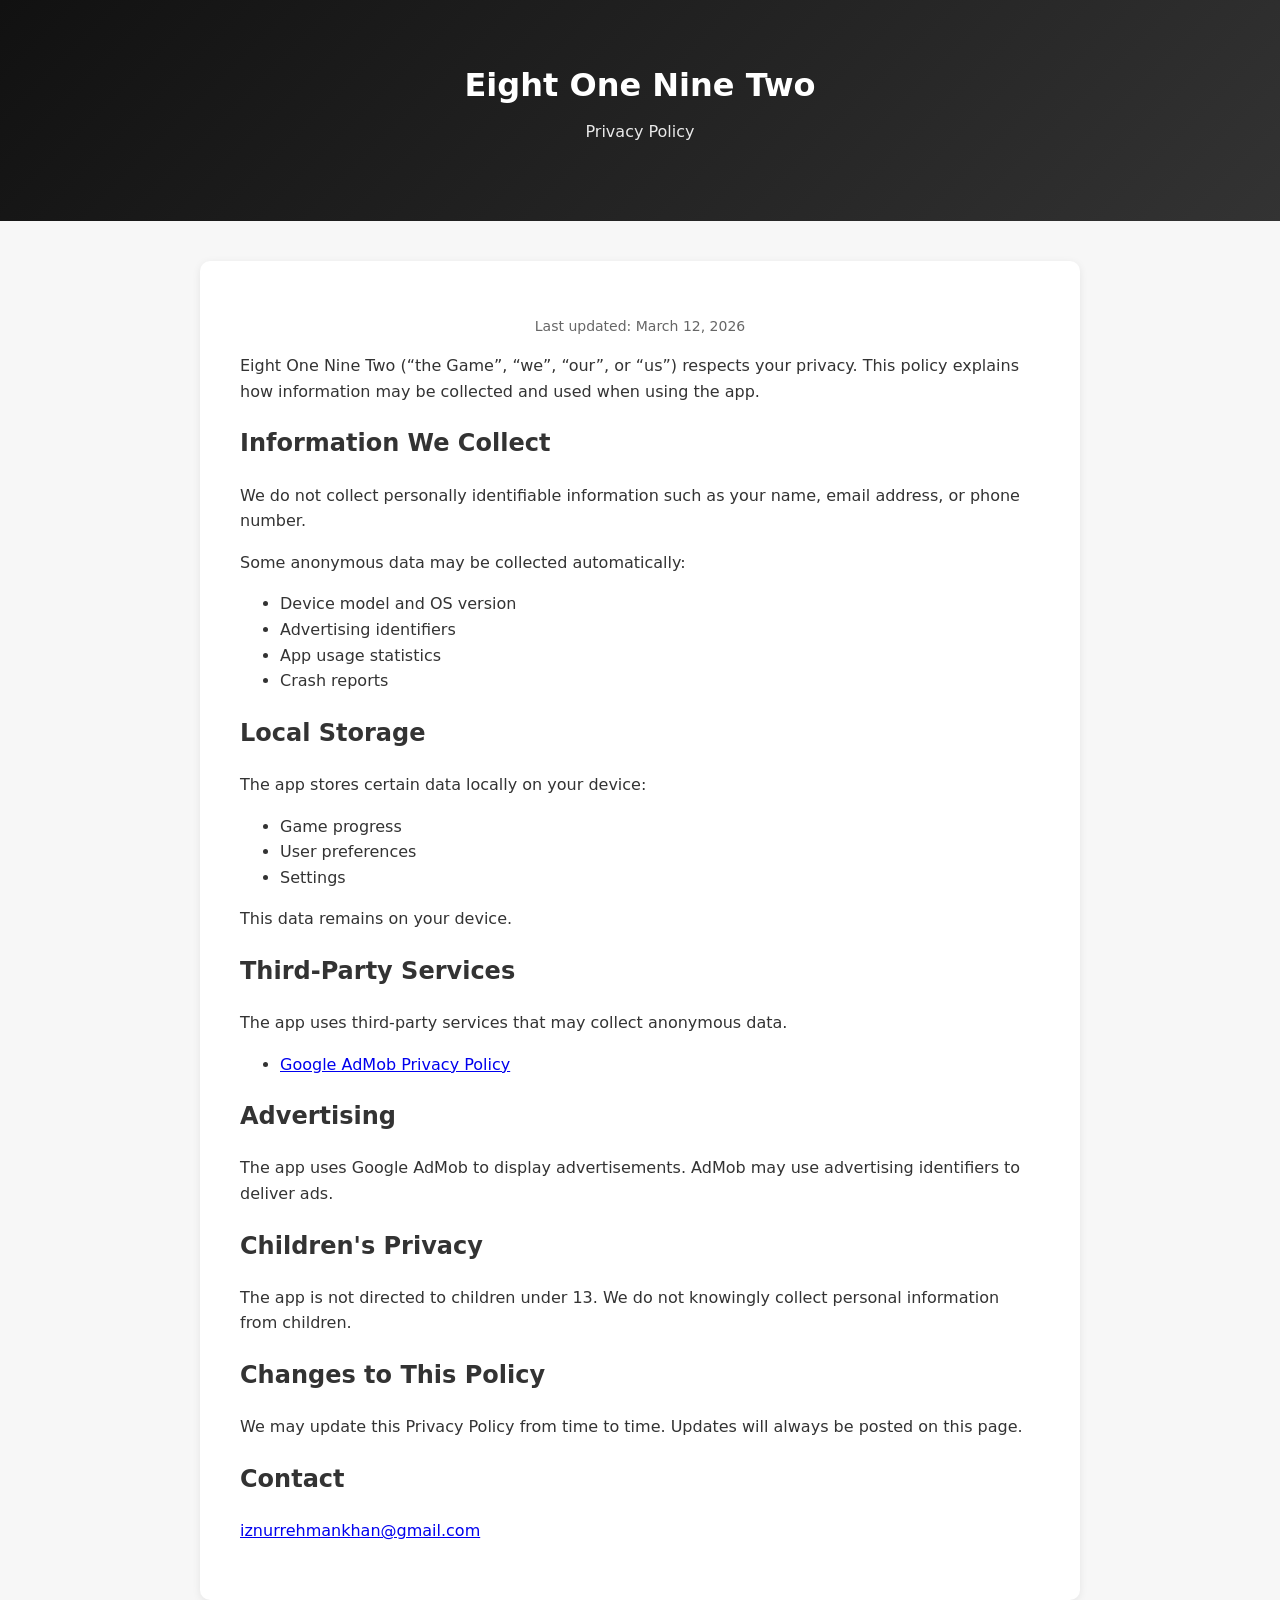
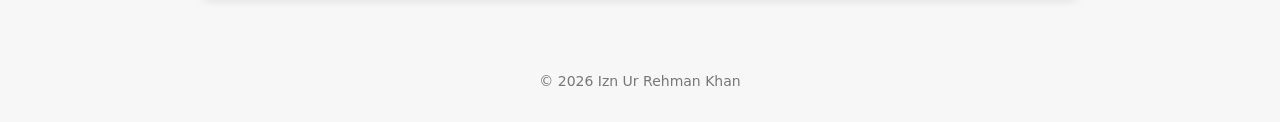
==== privacy/eightoneninetwo.html @ 21ede0e9 "Refactor website structure and update privacy policy" ====
<!DOCTYPE html>
<html lang="en">

<head>

    <meta charset="UTF-8">
    <meta name="viewport" content="width=device-width,initial-scale=1">

    <title>Eight One Nine Two – Privacy Policy</title>

    <link rel="stylesheet" href="../css/styles.css">

</head>

<body>

<header>

    <h1>Eight One Nine Two</h1>
    <p>Privacy Policy</p>

</header>

<main>

    <div class="container">

        <p class="last-updated">
            Last updated: March 12, 2026
        </p>

        <p>
            Eight One Nine Two (“the Game”, “we”, “our”, or “us”) respects your privacy.
            This policy explains how information may be collected and used when using the app.
        </p>

        <h2>Information We Collect</h2>

        <p>
            We do not collect personally identifiable information such as your name,
            email address, or phone number.
        </p>

        <p>
            Some anonymous data may be collected automatically:
        </p>

        <ul>
            <li>Device model and OS version</li>
            <li>Advertising identifiers</li>
            <li>App usage statistics</li>
            <li>Crash reports</li>
        </ul>

        <h2>Local Storage</h2>

        <p>
            The app stores certain data locally on your device:
        </p>

        <ul>
            <li>Game progress</li>
            <li>User preferences</li>
            <li>Settings</li>
        </ul>

        <p>
            This data remains on your device.
        </p>

        <h2>Third-Party Services</h2>

        <p>
            The app uses third-party services that may collect anonymous data.
        </p>

        <ul>

            <li>
                <a href="https://policies.google.com/privacy" target="_blank">
                    Google AdMob Privacy Policy
                </a>
            </li>

        </ul>

        <h2>Advertising</h2>

        <p>
            The app uses Google AdMob to display advertisements.
            AdMob may use advertising identifiers to deliver ads.
        </p>

        <h2>Children's Privacy</h2>

        <p>
            The app is not directed to children under 13.
            We do not knowingly collect personal information from children.
        </p>

        <h2>Changes to This Policy</h2>

        <p>
            We may update this Privacy Policy from time to time.
            Updates will always be posted on this page.
        </p>

        <h2>Contact</h2>

        <p>

            <a href="mailto:iznurrehmankhan@gmail.com">
                iznurrehmankhan@gmail.com
            </a>

        </p>

    </div>

</main>

<footer>

    © 2026 Izn Ur Rehman Khan

</footer>

</body>

</html>
---- css/styles.css ----
body{
  font-family: system-ui,-apple-system,Segoe UI,Roboto,Ubuntu,Cantarell,sans-serif;
  margin:0;
  background:#f7f7f7;
  color:#333;
  line-height:1.6;
}

header{
  background:linear-gradient(135deg,#111,#333);
  color:white;
  padding:60px 20px;
  text-align:center;
}

header h1{
  margin:0;
  font-size:32px;
}

header p{
  margin-top:8px;
  opacity:.9;
}

main{
  max-width:1000px;
  margin:auto;
  padding:40px 20px;
}

.section-title{
  font-size:22px;
  margin-bottom:20px;
}

.apps{
  display:grid;
  grid-template-columns:repeat(auto-fit,minmax(260px,1fr));
  gap:20px;
}

.card{
  background:white;
  padding:20px;
  border-radius:10px;
  box-shadow:0 2px 8px rgba(0,0,0,.08);
  transition:transform .15s ease, box-shadow .15s ease;
}

.card:hover{
  transform:translateY(-4px);
  box-shadow:0 6px 16px rgba(0,0,0,.12);
}

.card h3{
  margin-top:0;
}

.button{
  display:inline-block;
  background:#34a853;
  color:white;
  padding:8px 14px;
  border-radius:6px;
  font-size:14px;
  text-decoration:none;
  margin-top:10px;
}

.button:hover{
  background:#2d9449;
}

.link{
  display:block;
  margin-top:10px;
  color:#0b6cff;
  text-decoration:none;
}

.link:hover{
  text-decoration:underline;
}

.list{
  background:white;
  padding:20px;
  border-radius:10px;
  box-shadow:0 2px 8px rgba(0,0,0,.08);
}

.list>a{
  display:block;
  margin:10px 0;
  color:#0b6cff;
  text-decoration:none;
}

.container{
  max-width:800px;
  margin:auto;
  background:white;
  padding:40px;
  border-radius:10px;
  box-shadow:0 2px 8px rgba(0,0,0,.08);
}

.last-updated{
  text-align:center;
  font-size:14px;
  color:#666;
}

footer{
  text-align:center;
  padding:30px;
  font-size:14px;
  color:#777;
}
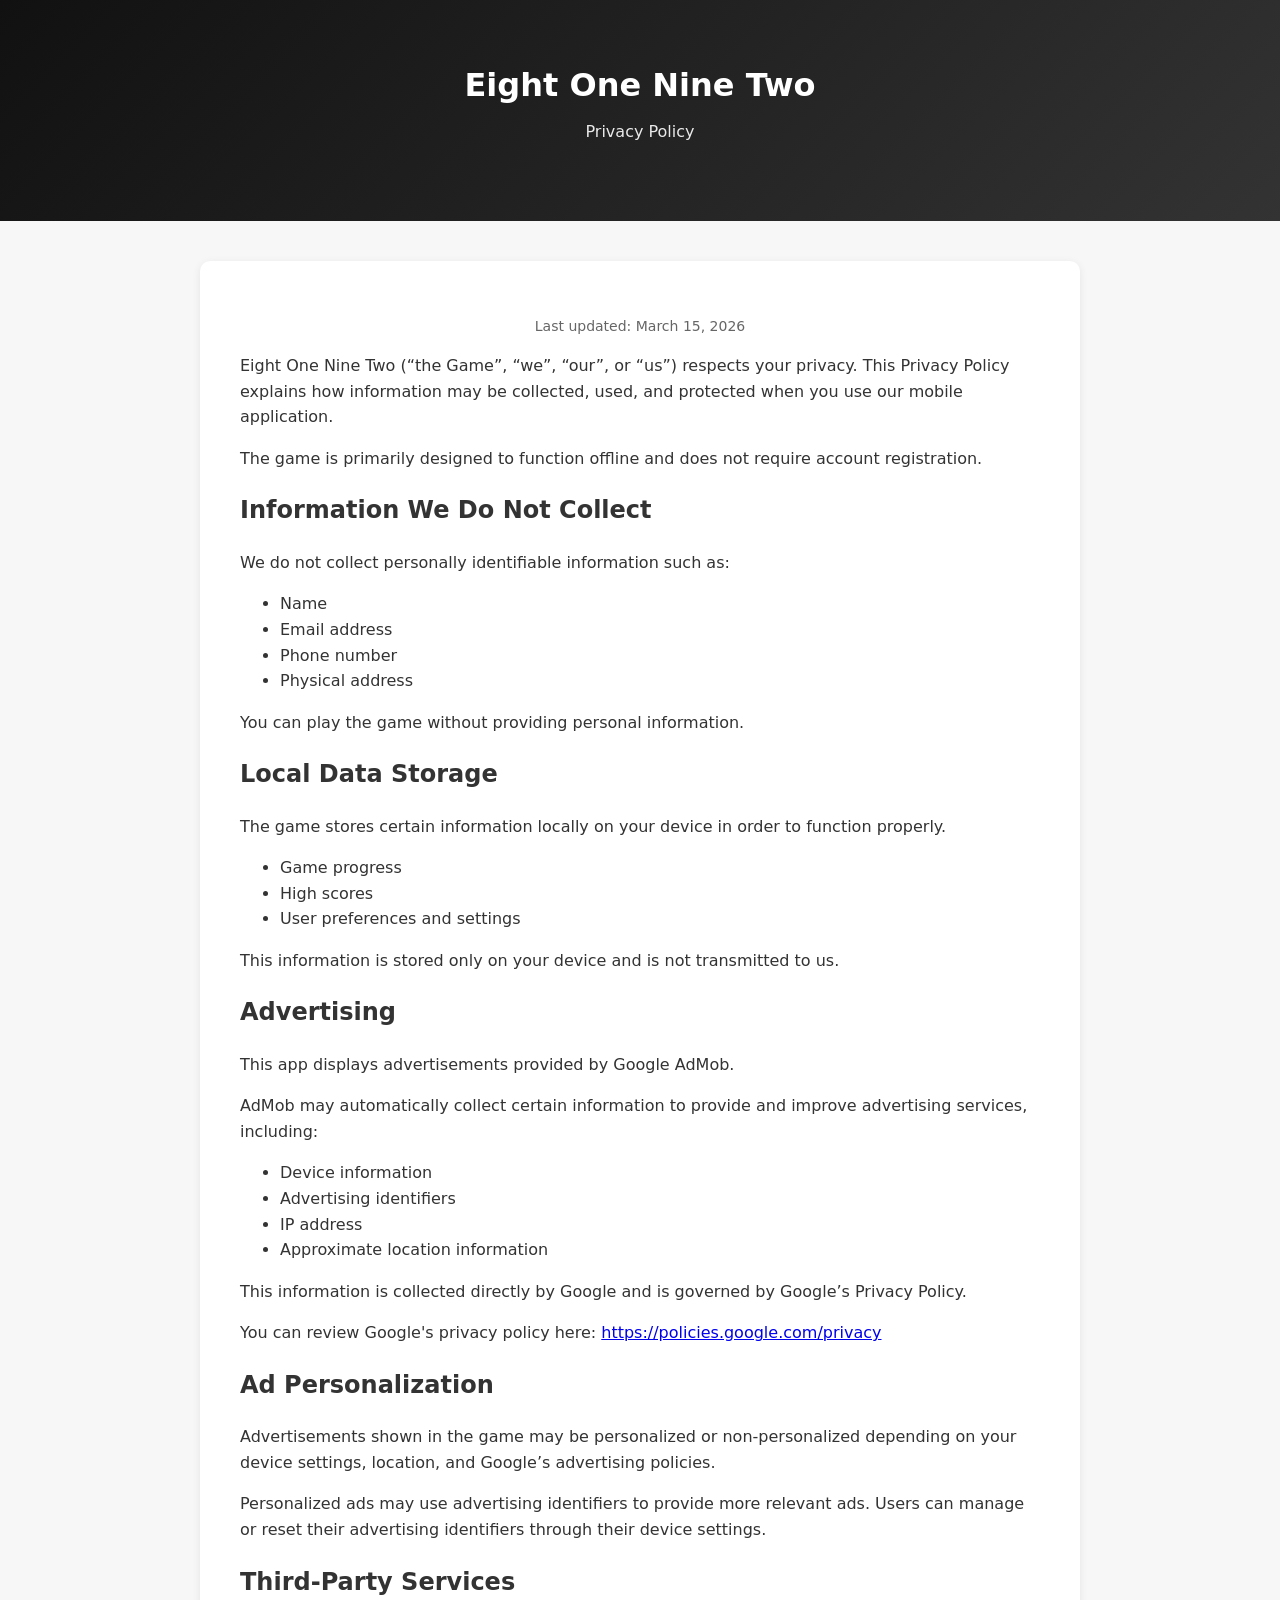
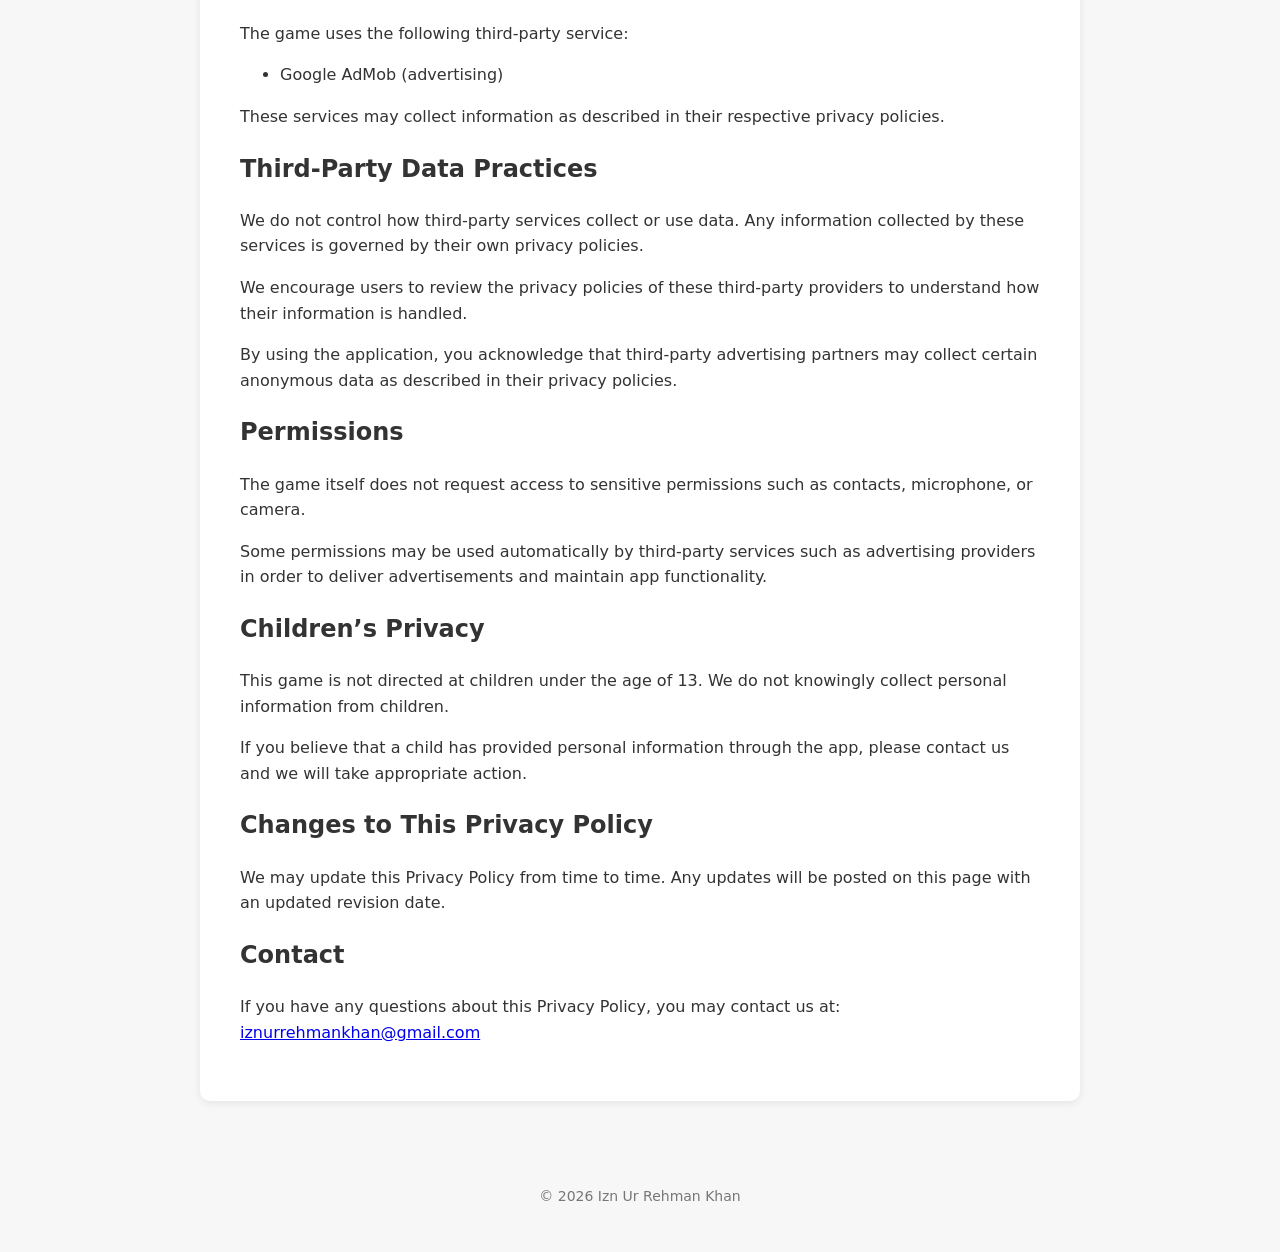
==== commit be38e302: "Update Eight One Nine Two privacy policy" ====
--- a/privacy/eightoneninetwo.html
+++ b/privacy/eightoneninetwo.html
@@ -4,10 +4,13 @@
 <head>
 
     <meta charset="UTF-8">
-    <meta name="viewport" content="width=device-width,initial-scale=1">
+    <meta name="viewport" content="width=device-width, initial-scale=1">
 
     <title>Eight One Nine Two – Privacy Policy</title>
 
+    <meta name="description"
+          content="Privacy Policy for the mobile game Eight One Nine Two. Learn how data is handled and how advertisements are served.">
+
     <link rel="stylesheet" href="../css/styles.css">
 
 </head>
@@ -15,10 +18,8 @@
 <body>
 
 <header>
-
     <h1>Eight One Nine Two</h1>
     <p>Privacy Policy</p>
-
 </header>
 
 <main>
@@ -26,89 +27,169 @@
     <div class="container">
 
         <p class="last-updated">
-            Last updated: March 12, 2026
+            Last updated: March 15, 2026
         </p>
 
         <p>
             Eight One Nine Two (“the Game”, “we”, “our”, or “us”) respects your privacy.
-            This policy explains how information may be collected and used when using the app.
-        </p>
-
-        <h2>Information We Collect</h2>
-
-        <p>
-            We do not collect personally identifiable information such as your name,
-            email address, or phone number.
-        </p>
-
-        <p>
-            Some anonymous data may be collected automatically:
-        </p>
-
-        <ul>
-            <li>Device model and OS version</li>
+            This Privacy Policy explains how information may be collected, used, and
+            protected when you use our mobile application.
+        </p>
+
+        <p>
+            The game is primarily designed to function offline and does not require
+            account registration.
+        </p>
+
+        <h2>Information We Do Not Collect</h2>
+
+        <p>
+            We do not collect personally identifiable information such as:
+        </p>
+
+        <ul>
+            <li>Name</li>
+            <li>Email address</li>
+            <li>Phone number</li>
+            <li>Physical address</li>
+        </ul>
+
+        <p>
+            You can play the game without providing personal information.
+        </p>
+
+        <h2>Local Data Storage</h2>
+
+        <p>
+            The game stores certain information locally on your device in order
+            to function properly.
+        </p>
+
+        <ul>
+            <li>Game progress</li>
+            <li>High scores</li>
+            <li>User preferences and settings</li>
+        </ul>
+
+        <p>
+            This information is stored only on your device and is not transmitted
+            to us.
+        </p>
+
+        <h2>Advertising</h2>
+
+        <p>
+            This app displays advertisements provided by Google AdMob.
+        </p>
+
+        <p>
+            AdMob may automatically collect certain information to provide and
+            improve advertising services, including:
+        </p>
+
+        <ul>
+            <li>Device information</li>
             <li>Advertising identifiers</li>
-            <li>App usage statistics</li>
-            <li>Crash reports</li>
-        </ul>
-
-        <h2>Local Storage</h2>
-
-        <p>
-            The app stores certain data locally on your device:
-        </p>
-
-        <ul>
-            <li>Game progress</li>
-            <li>User preferences</li>
-            <li>Settings</li>
-        </ul>
-
-        <p>
-            This data remains on your device.
+            <li>IP address</li>
+            <li>Approximate location information</li>
+        </ul>
+
+        <p>
+            This information is collected directly by Google and is governed by
+            Google’s Privacy Policy.
+        </p>
+
+        <p>
+            You can review Google's privacy policy here:
+            <a href="https://policies.google.com/privacy" target="_blank" rel="noopener">
+                https://policies.google.com/privacy
+            </a>
+        </p>
+
+        <h2>Ad Personalization</h2>
+
+        <p>
+            Advertisements shown in the game may be personalized or non-personalized
+            depending on your device settings, location, and Google’s advertising policies.
+        </p>
+
+        <p>
+            Personalized ads may use advertising identifiers to provide more relevant ads.
+            Users can manage or reset their advertising identifiers through their device
+            settings.
         </p>
 
         <h2>Third-Party Services</h2>
 
         <p>
-            The app uses third-party services that may collect anonymous data.
-        </p>
-
-        <ul>
-
-            <li>
-                <a href="https://policies.google.com/privacy" target="_blank">
-                    Google AdMob Privacy Policy
-                </a>
-            </li>
-
-        </ul>
-
-        <h2>Advertising</h2>
-
-        <p>
-            The app uses Google AdMob to display advertisements.
-            AdMob may use advertising identifiers to deliver ads.
-        </p>
-
-        <h2>Children's Privacy</h2>
-
-        <p>
-            The app is not directed to children under 13.
+            The game uses the following third-party service:
+        </p>
+
+        <ul>
+            <li>Google AdMob (advertising)</li>
+        </ul>
+
+        <p>
+            These services may collect information as described in their respective
+            privacy policies.
+        </p>
+
+        <h2>Third-Party Data Practices</h2>
+
+        <p>
+            We do not control how third-party services collect or use data.
+            Any information collected by these services is governed by their
+            own privacy policies.
+        </p>
+
+        <p>
+            We encourage users to review the privacy policies of these
+            third-party providers to understand how their information
+            is handled.
+        </p>
+
+        <p>
+            By using the application, you acknowledge that third-party
+            advertising partners may collect certain anonymous data
+            as described in their privacy policies.
+        </p>
+
+        <h2>Permissions</h2>
+
+        <p>
+            The game itself does not request access to sensitive permissions such
+            as contacts, microphone, or camera.
+        </p>
+
+        <p>
+            Some permissions may be used automatically by third-party services such
+            as advertising providers in order to deliver advertisements and
+            maintain app functionality.
+        </p>
+
+        <h2>Children’s Privacy</h2>
+
+        <p>
+            This game is not directed at children under the age of 13.
             We do not knowingly collect personal information from children.
         </p>
 
-        <h2>Changes to This Policy</h2>
+        <p>
+            If you believe that a child has provided personal information through
+            the app, please contact us and we will take appropriate action.
+        </p>
+
+        <h2>Changes to This Privacy Policy</h2>
 
         <p>
             We may update this Privacy Policy from time to time.
-            Updates will always be posted on this page.
+            Any updates will be posted on this page with an updated revision date.
         </p>
 
         <h2>Contact</h2>
 
         <p>
-
+            If you have any questions about this Privacy Policy, you may contact us at:
             <a href="mailto:iznurrehmankhan@gmail.com">
                 iznurrehmankhan@gmail.com
             </a>
@@ -120,9 +201,7 @@
 </main>
 
 <footer>
-
-    © 2026 Izn Ur Rehman Khan
-
+    <p>© 2026 Izn Ur Rehman Khan</p>
 </footer>
 
 </body>
